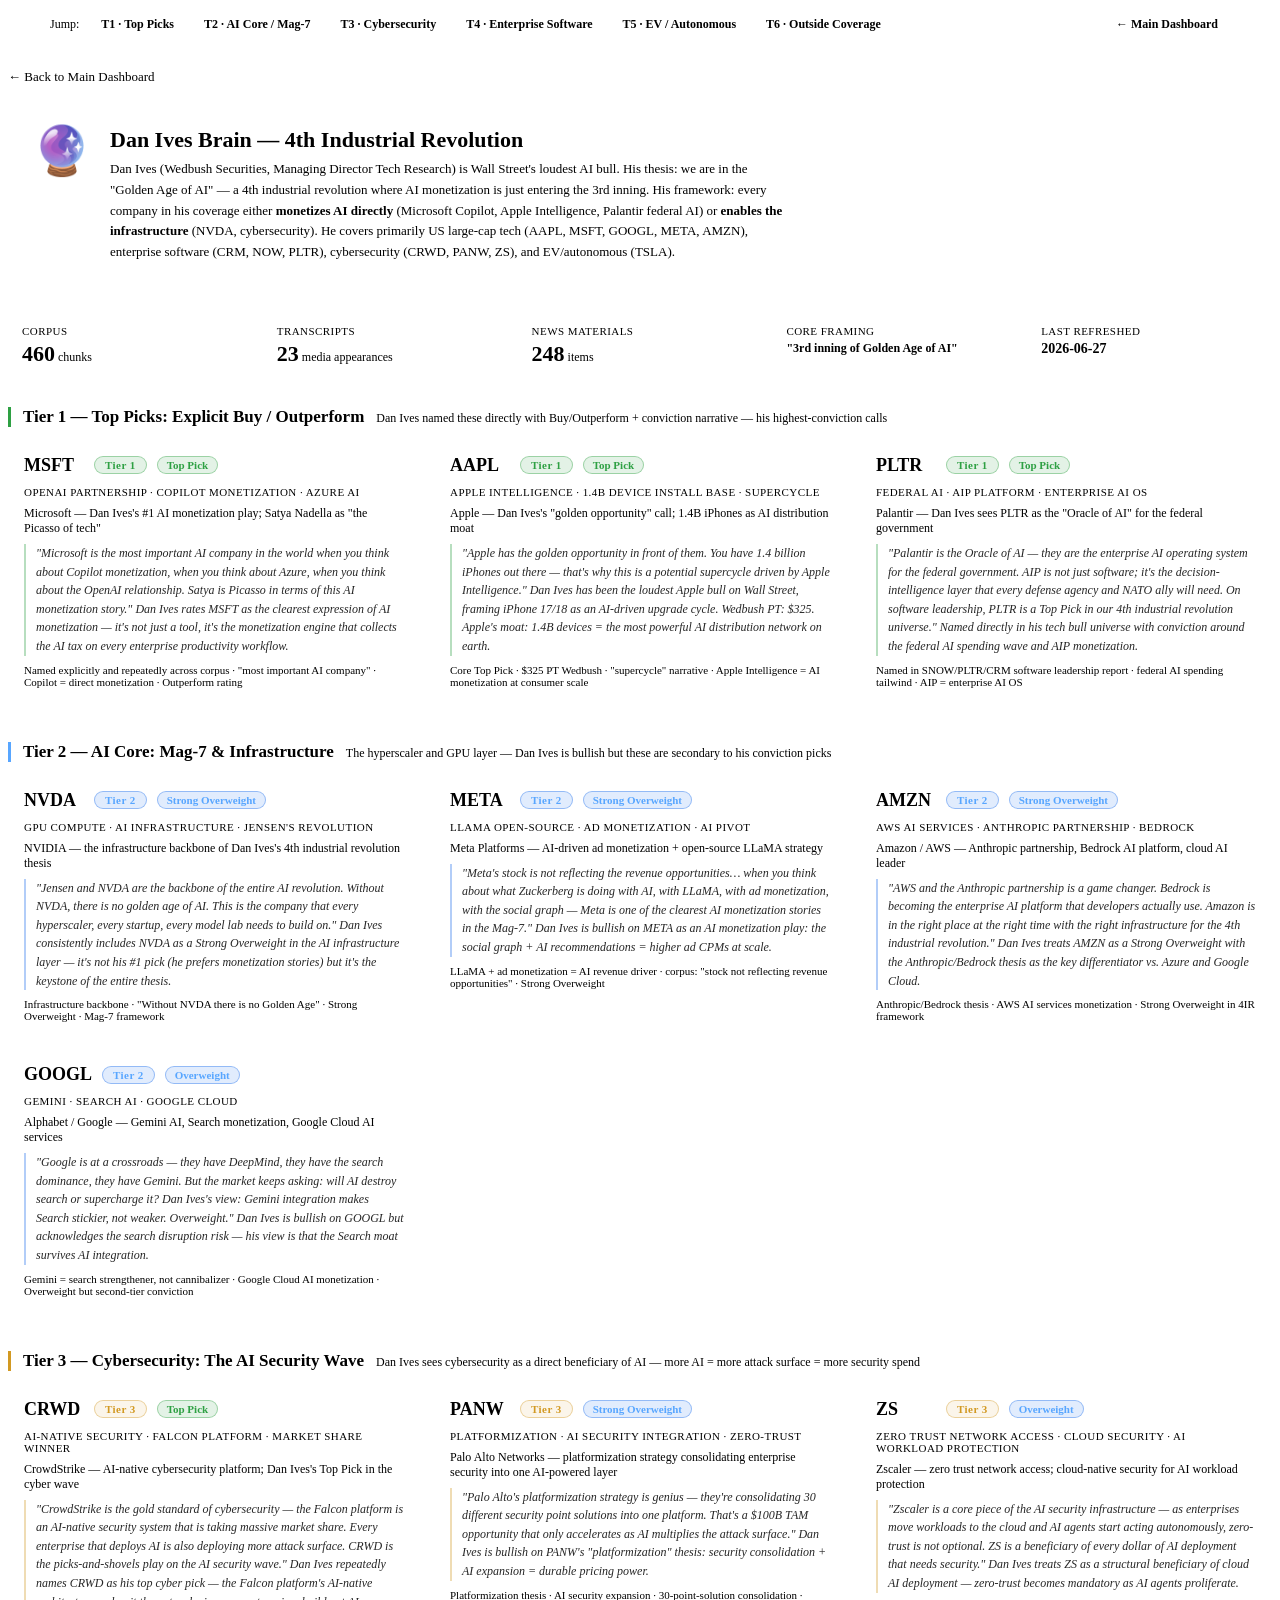
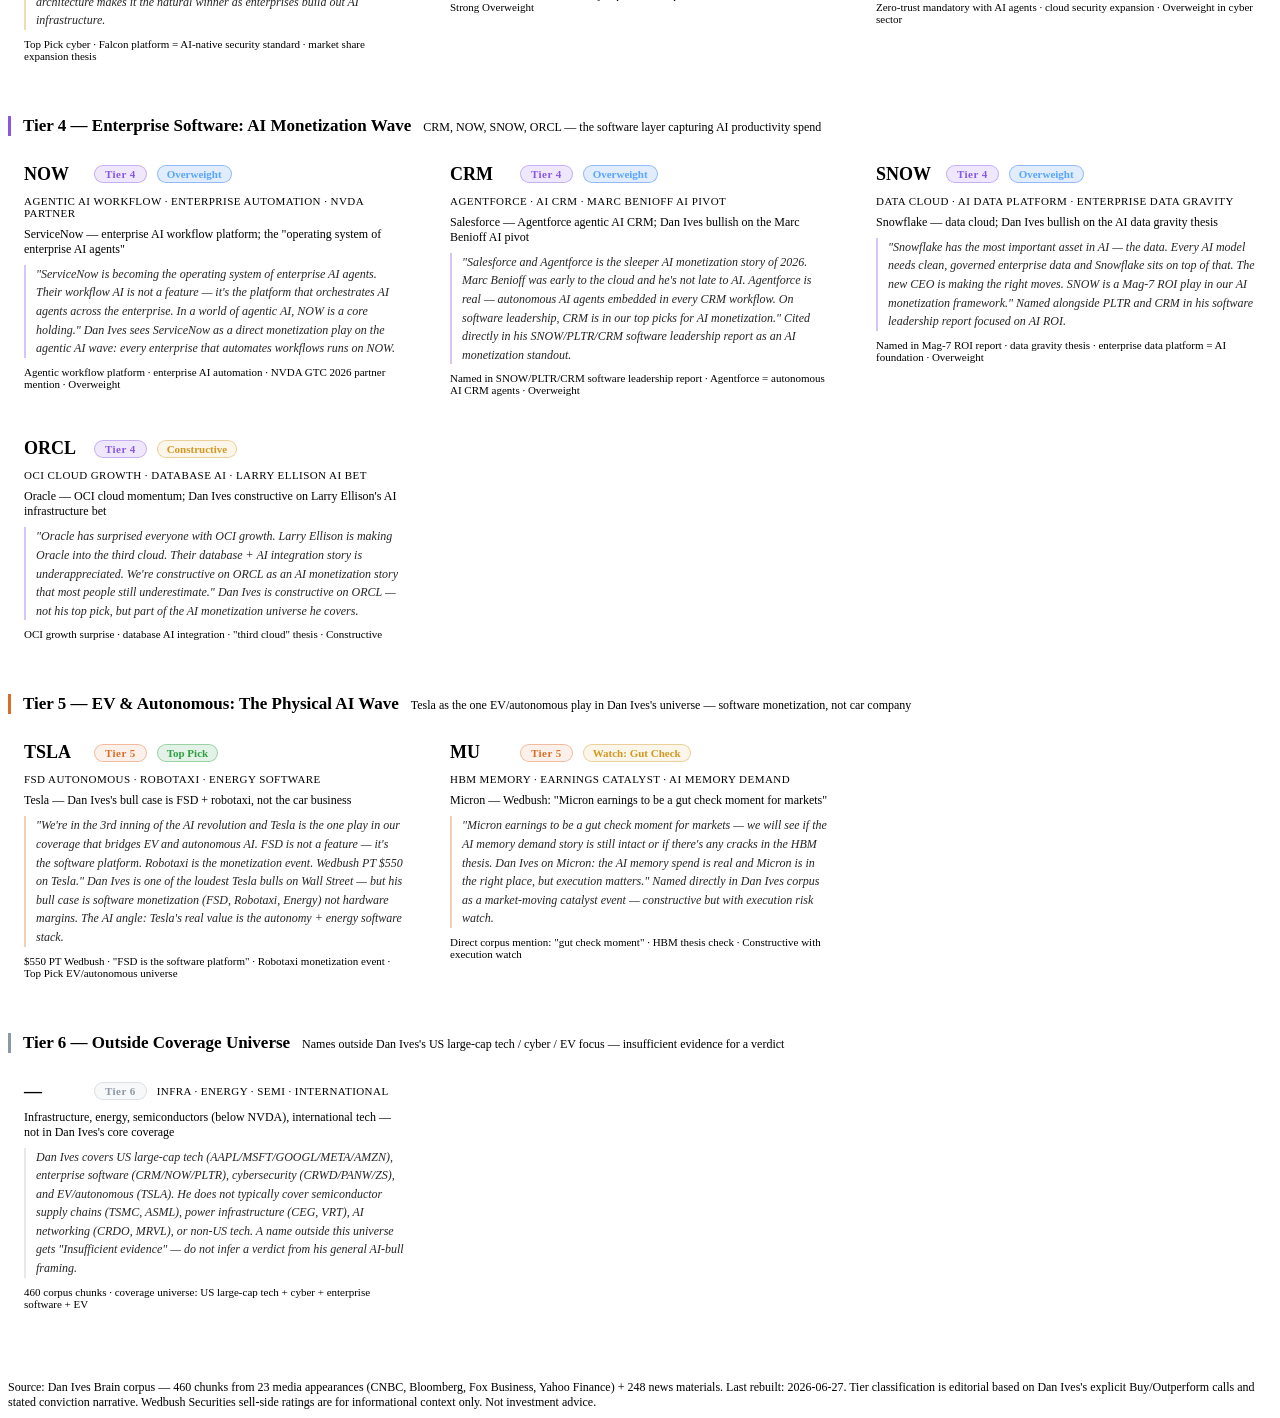
==== dashboard/dan-ives.html @ d0964e98 "feat(brains+dashboard): Dan Ives brain + four brain HTML dashboards Add Dan Ives (Wedbush) as the 5t" ====
<!doctype html>
<html lang="en">
<head>
<meta charset="utf-8">
<meta name="viewport" content="width=device-width,initial-scale=1">
<title>Dan Ives Brain — 4th Industrial Revolution</title>
<link rel="stylesheet" href="style.css">
<style>
  .tier1{--tc:#2ea043;--tb:#2ea04322;--tborder:#2ea04366}
  .tier2{--tc:#58a6ff;--tb:#1f6feb22;--tborder:#1f6feb66}
  .tier3{--tc:#d29922;--tb:#d2992218;--tborder:#d2992266}
  .tier4{--tc:#8957e5;--tb:#8957e522;--tborder:#8957e566}
  .tier5{--tc:#db6d28;--tb:#db6d2818;--tborder:#db6d2866}
  .tier6{--tc:#8b98a5;--tb:#8b98a512;--tborder:#8b98a540}

  .tier-badge{
    display:inline-flex;align-items:center;gap:4px;
    padding:2px 10px;border-radius:20px;font-size:11px;font-weight:700;letter-spacing:.04em;
    background:var(--tb);border:1px solid var(--tborder);color:var(--tc);white-space:nowrap
  }
  .tier-section{margin:0 0 40px;scroll-margin-top:80px}
  .tier-head{
    display:flex;align-items:baseline;gap:12px;flex-wrap:wrap;
    border-left:3px solid var(--tc);padding-left:12px;margin:0 0 14px
  }
  .tier-head h2{margin:0;font-size:17px;color:var(--txt);text-transform:none;letter-spacing:0}
  .tier-head .tier-sub{font-size:12px;color:var(--muted)}
  .jcards{display:grid;grid-template-columns:repeat(auto-fill,minmax(310px,1fr));gap:14px}
  .jcard{
    background:var(--panel);border:1px solid var(--border);border-radius:10px;
    padding:14px 16px;display:flex;flex-direction:column;gap:8px;transition:border-color .15s
  }
  .jcard:hover{border-color:var(--accent)}
  .jcard-top{display:flex;align-items:center;gap:10px;flex-wrap:wrap}
  .jcard-tk{font-size:18px;font-weight:800;min-width:60px;color:var(--accent);text-decoration:none}
  .jcard-tk:hover{text-decoration:underline}
  .jcard-tk.nolink{color:var(--txt);cursor:default;pointer-events:none}
  .jcard-type{font-size:11px;color:var(--muted);font-weight:500;text-transform:uppercase;letter-spacing:.04em}
  .jcard-name{font-size:12px;color:var(--muted)}
  .jcard-quote{
    font-size:12px;color:var(--txt);line-height:1.55;
    border-left:2px solid var(--tborder);padding-left:10px;font-style:italic;opacity:.85
  }
  .jcard-hits{font-size:11px;color:var(--muted)}
  .j-hero{
    background:var(--panel);border:1px solid var(--border);border-radius:12px;
    padding:22px 24px;margin:0 0 28px;display:flex;gap:18px;align-items:flex-start;flex-wrap:wrap
  }
  .j-hero-icon{font-size:48px;line-height:1}
  .j-hero-body h1{margin:0 0 6px;font-size:22px}
  .j-hero-body p{margin:0;font-size:13px;color:var(--muted);max-width:680px;line-height:1.6}
  .j-stats{display:grid;grid-template-columns:repeat(auto-fit,minmax(130px,1fr));gap:10px;margin:0 0 28px}
  .j-stat{background:var(--panel);border:1px solid var(--border);border-radius:10px;padding:12px 14px}
  .j-stat .k{font-size:11px;color:var(--muted);text-transform:uppercase;letter-spacing:.04em}
  .j-stat .v{font-size:22px;font-weight:700;margin-top:4px}
  .j-stat .v small{font-size:12px;font-weight:500;color:var(--muted)}
  .back-link{display:inline-flex;align-items:center;gap:6px;color:var(--muted);font-size:13px;
    text-decoration:none;margin-bottom:20px}
  .back-link:hover{color:var(--txt)}
  .sticky-nav{
    position:sticky;top:0;z-index:10;background:var(--bg);
    border-bottom:1px solid var(--border);padding:6px 0 8px;margin:0 0 24px
  }
  .sticky-nav-inner{max-width:1180px;margin:0 auto;padding:0 20px;
    display:flex;gap:6px;flex-wrap:wrap;align-items:center}
  .sticky-nav-inner a.sn-link{
    font-size:12px;font-weight:600;padding:3px 12px;border-radius:14px;
    border:1px solid var(--border);color:var(--muted);text-decoration:none;
    transition:border-color .15s,color .15s
  }
  .sticky-nav-inner a.sn-link:hover{border-color:var(--accent);color:var(--txt)}
  .sticky-nav-inner .sn-label{font-size:12px;color:var(--muted);margin-right:4px}
  .top-pick{background:#2ea04322;border:1px solid #2ea04366;color:#2ea043;
    font-size:11px;font-weight:700;padding:2px 9px;border-radius:20px;white-space:nowrap}
  .overweight{background:#1f6feb22;border:1px solid #1f6feb66;color:#58a6ff;
    font-size:11px;font-weight:700;padding:2px 9px;border-radius:20px;white-space:nowrap}
  .constructive{background:#d2992218;border:1px solid #d2992266;color:#d29922;
    font-size:11px;font-weight:700;padding:2px 9px;border-radius:20px;white-space:nowrap}
  .watch-badge{background:#db6d2818;border:1px solid #db6d2866;color:#db6d28;
    font-size:11px;font-weight:700;padding:2px 9px;border-radius:20px;white-space:nowrap}
</style>
</head>
<body>

<div class="sticky-nav">
  <div class="sticky-nav-inner">
    <span class="sn-label">Jump:</span>
    <a class="sn-link" href="#tier1">T1 · Top Picks</a>
    <a class="sn-link" href="#tier2">T2 · AI Core / Mag-7</a>
    <a class="sn-link" href="#tier3">T3 · Cybersecurity</a>
    <a class="sn-link" href="#tier4">T4 · Enterprise Software</a>
    <a class="sn-link" href="#tier5">T5 · EV / Autonomous</a>
    <a class="sn-link" href="#tier6">T6 · Outside Coverage</a>
    <a class="sn-link" href="index.html" style="margin-left:auto;border-color:#30363d">← Main Dashboard</a>
  </div>
</div>

<div class="wrap">

  <a href="index.html" class="back-link">← Back to Main Dashboard</a>

  <div class="j-hero">
    <div class="j-hero-icon">🔮</div>
    <div class="j-hero-body">
      <h1>Dan Ives Brain — 4th Industrial Revolution</h1>
      <p>Dan Ives (Wedbush Securities, Managing Director Tech Research) is Wall Street's loudest AI bull. His thesis: we are in the "Golden Age of AI" — a 4th industrial revolution where AI monetization is just entering the 3rd inning. His framework: every company in his coverage either <strong>monetizes AI directly</strong> (Microsoft Copilot, Apple Intelligence, Palantir federal AI) or <strong>enables the infrastructure</strong> (NVDA, cybersecurity). He covers primarily US large-cap tech (AAPL, MSFT, GOOGL, META, AMZN), enterprise software (CRM, NOW, PLTR), cybersecurity (CRWD, PANW, ZS), and EV/autonomous (TSLA).</p>
    </div>
  </div>

  <div class="j-stats">
    <div class="j-stat"><div class="k">Corpus</div><div class="v">460<small> chunks</small></div></div>
    <div class="j-stat"><div class="k">Transcripts</div><div class="v">23<small> media appearances</small></div></div>
    <div class="j-stat"><div class="k">News materials</div><div class="v">248<small> items</small></div></div>
    <div class="j-stat"><div class="k">Core framing</div><div class="v" style="font-size:12px">"3rd inning of Golden Age of AI"</div></div>
    <div class="j-stat"><div class="k">Last refreshed</div><div class="v" style="font-size:14px">2026-06-27</div></div>
  </div>

  <section class="tier-section tier1" id="tier1">
    <div class="tier-head">
      <h2>Tier 1 — Top Picks: Explicit Buy / Outperform</h2>
      <span class="tier-sub">Dan Ives named these directly with Buy/Outperform + conviction narrative — his highest-conviction calls</span>
    </div>
    <div class="jcards">

      <div class="jcard">
        <div class="jcard-top">
          <a href="MSFT_2026-06-24.html" class="jcard-tk">MSFT</a>
          <span class="tier-badge tier1">Tier 1</span>
          <span class="top-pick">Top Pick</span>
          <span class="jcard-type">OpenAI partnership · Copilot monetization · Azure AI</span>
        </div>
        <div class="jcard-name">Microsoft — Dan Ives's #1 AI monetization play; Satya Nadella as "the Picasso of tech"</div>
        <div class="jcard-quote">"Microsoft is the most important AI company in the world when you think about Copilot monetization, when you think about Azure, when you think about the OpenAI relationship. Satya is Picasso in terms of this AI monetization story." Dan Ives rates MSFT as the clearest expression of AI monetization — it's not just a tool, it's the monetization engine that collects the AI tax on every enterprise productivity workflow.</div>
        <div class="jcard-hits">Named explicitly and repeatedly across corpus · "most important AI company" · Copilot = direct monetization · Outperform rating</div>
      </div>

      <div class="jcard">
        <div class="jcard-top">
          <span class="jcard-tk nolink">AAPL</span>
          <span class="tier-badge tier1">Tier 1</span>
          <span class="top-pick">Top Pick</span>
          <span class="jcard-type">Apple Intelligence · 1.4B device install base · Supercycle</span>
        </div>
        <div class="jcard-name">Apple — Dan Ives's "golden opportunity" call; 1.4B iPhones as AI distribution moat</div>
        <div class="jcard-quote">"Apple has the golden opportunity in front of them. You have 1.4 billion iPhones out there — that's why this is a potential supercycle driven by Apple Intelligence." Dan Ives has been the loudest Apple bull on Wall Street, framing iPhone 17/18 as an AI-driven upgrade cycle. Wedbush PT: $325. Apple's moat: 1.4B devices = the most powerful AI distribution network on earth.</div>
        <div class="jcard-hits">Core Top Pick · $325 PT Wedbush · "supercycle" narrative · Apple Intelligence = AI monetization at consumer scale</div>
      </div>

      <div class="jcard">
        <div class="jcard-top">
          <a href="PLTR_2026-06-24.html" class="jcard-tk">PLTR</a>
          <span class="tier-badge tier1">Tier 1</span>
          <span class="top-pick">Top Pick</span>
          <span class="jcard-type">Federal AI · AIP platform · Enterprise AI OS</span>
        </div>
        <div class="jcard-name">Palantir — Dan Ives sees PLTR as the "Oracle of AI" for the federal government</div>
        <div class="jcard-quote">"Palantir is the Oracle of AI — they are the enterprise AI operating system for the federal government. AIP is not just software; it's the decision-intelligence layer that every defense agency and NATO ally will need. On software leadership, PLTR is a Top Pick in our 4th industrial revolution universe." Named directly in his tech bull universe with conviction around the federal AI spending wave and AIP monetization.</div>
        <div class="jcard-hits">Named in SNOW/PLTR/CRM software leadership report · federal AI spending tailwind · AIP = enterprise AI OS</div>
      </div>

    </div>
  </section>

  <section class="tier-section tier2" id="tier2">
    <div class="tier-head">
      <h2>Tier 2 — AI Core: Mag-7 &amp; Infrastructure</h2>
      <span class="tier-sub">The hyperscaler and GPU layer — Dan Ives is bullish but these are secondary to his conviction picks</span>
    </div>
    <div class="jcards">

      <div class="jcard">
        <div class="jcard-top">
          <a href="NVDA_2026-06-24.html" class="jcard-tk">NVDA</a>
          <span class="tier-badge tier2">Tier 2</span>
          <span class="overweight">Strong Overweight</span>
          <span class="jcard-type">GPU compute · AI infrastructure · Jensen's revolution</span>
        </div>
        <div class="jcard-name">NVIDIA — the infrastructure backbone of Dan Ives's 4th industrial revolution thesis</div>
        <div class="jcard-quote">"Jensen and NVDA are the backbone of the entire AI revolution. Without NVDA, there is no golden age of AI. This is the company that every hyperscaler, every startup, every model lab needs to build on." Dan Ives consistently includes NVDA as a Strong Overweight in the AI infrastructure layer — it's not his #1 pick (he prefers monetization stories) but it's the keystone of the entire thesis.</div>
        <div class="jcard-hits">Infrastructure backbone · "Without NVDA there is no Golden Age" · Strong Overweight · Mag-7 framework</div>
      </div>

      <div class="jcard">
        <div class="jcard-top">
          <span class="jcard-tk nolink">META</span>
          <span class="tier-badge tier2">Tier 2</span>
          <span class="overweight">Strong Overweight</span>
          <span class="jcard-type">LLaMA open-source · Ad monetization · AI pivot</span>
        </div>
        <div class="jcard-name">Meta Platforms — AI-driven ad monetization + open-source LLaMA strategy</div>
        <div class="jcard-quote">"Meta's stock is not reflecting the revenue opportunities… when you think about what Zuckerberg is doing with AI, with LLaMA, with ad monetization, with the social graph — Meta is one of the clearest AI monetization stories in the Mag-7." Dan Ives is bullish on META as an AI monetization play: the social graph + AI recommendations = higher ad CPMs at scale.</div>
        <div class="jcard-hits">LLaMA + ad monetization = AI revenue driver · corpus: "stock not reflecting revenue opportunities" · Strong Overweight</div>
      </div>

      <div class="jcard">
        <div class="jcard-top">
          <a href="AMZN_2026-06-20.html" class="jcard-tk">AMZN</a>
          <span class="tier-badge tier2">Tier 2</span>
          <span class="overweight">Strong Overweight</span>
          <span class="jcard-type">AWS AI services · Anthropic partnership · Bedrock</span>
        </div>
        <div class="jcard-name">Amazon / AWS — Anthropic partnership, Bedrock AI platform, cloud AI leader</div>
        <div class="jcard-quote">"AWS and the Anthropic partnership is a game changer. Bedrock is becoming the enterprise AI platform that developers actually use. Amazon is in the right place at the right time with the right infrastructure for the 4th industrial revolution." Dan Ives treats AMZN as a Strong Overweight with the Anthropic/Bedrock thesis as the key differentiator vs. Azure and Google Cloud.</div>
        <div class="jcard-hits">Anthropic/Bedrock thesis · AWS AI services monetization · Strong Overweight in 4IR framework</div>
      </div>

      <div class="jcard">
        <div class="jcard-top">
          <a href="GOOGL_2026-06-20.html" class="jcard-tk">GOOGL</a>
          <span class="tier-badge tier2">Tier 2</span>
          <span class="overweight">Overweight</span>
          <span class="jcard-type">Gemini · Search AI · Google Cloud</span>
        </div>
        <div class="jcard-name">Alphabet / Google — Gemini AI, Search monetization, Google Cloud AI services</div>
        <div class="jcard-quote">"Google is at a crossroads — they have DeepMind, they have the search dominance, they have Gemini. But the market keeps asking: will AI destroy search or supercharge it? Dan Ives's view: Gemini integration makes Search stickier, not weaker. Overweight." Dan Ives is bullish on GOOGL but acknowledges the search disruption risk — his view is that the Search moat survives AI integration.</div>
        <div class="jcard-hits">Gemini = search strengthener, not cannibalizer · Google Cloud AI monetization · Overweight but second-tier conviction</div>
      </div>

    </div>
  </section>

  <section class="tier-section tier3" id="tier3">
    <div class="tier-head">
      <h2>Tier 3 — Cybersecurity: The AI Security Wave</h2>
      <span class="tier-sub">Dan Ives sees cybersecurity as a direct beneficiary of AI — more AI = more attack surface = more security spend</span>
    </div>
    <div class="jcards">

      <div class="jcard">
        <div class="jcard-top">
          <a href="CRWD_2026-06-24.html" class="jcard-tk">CRWD</a>
          <span class="tier-badge tier3">Tier 3</span>
          <span class="top-pick">Top Pick</span>
          <span class="jcard-type">AI-native security · Falcon platform · Market share winner</span>
        </div>
        <div class="jcard-name">CrowdStrike — AI-native cybersecurity platform; Dan Ives's Top Pick in the cyber wave</div>
        <div class="jcard-quote">"CrowdStrike is the gold standard of cybersecurity — the Falcon platform is an AI-native security system that is taking massive market share. Every enterprise that deploys AI is also deploying more attack surface. CRWD is the picks-and-shovels play on the AI security wave." Dan Ives repeatedly names CRWD as his top cyber pick — the Falcon platform's AI-native architecture makes it the natural winner as enterprises build out AI infrastructure.</div>
        <div class="jcard-hits">Top Pick cyber · Falcon platform = AI-native security standard · market share expansion thesis</div>
      </div>

      <div class="jcard">
        <div class="jcard-top">
          <a href="PANW_2026-06-24.html" class="jcard-tk">PANW</a>
          <span class="tier-badge tier3">Tier 3</span>
          <span class="overweight">Strong Overweight</span>
          <span class="jcard-type">Platformization · AI security integration · Zero-trust</span>
        </div>
        <div class="jcard-name">Palo Alto Networks — platformization strategy consolidating enterprise security into one AI-powered layer</div>
        <div class="jcard-quote">"Palo Alto's platformization strategy is genius — they're consolidating 30 different security point solutions into one platform. That's a $100B TAM opportunity that only accelerates as AI multiplies the attack surface." Dan Ives is bullish on PANW's "platformization" thesis: security consolidation + AI expansion = durable pricing power.</div>
        <div class="jcard-hits">Platformization thesis · AI security expansion · 30-point-solution consolidation · Strong Overweight</div>
      </div>

      <div class="jcard">
        <div class="jcard-top">
          <span class="jcard-tk nolink">ZS</span>
          <span class="tier-badge tier3">Tier 3</span>
          <span class="overweight">Overweight</span>
          <span class="jcard-type">Zero Trust Network Access · Cloud security · AI workload protection</span>
        </div>
        <div class="jcard-name">Zscaler — zero trust network access; cloud-native security for AI workload protection</div>
        <div class="jcard-quote">"Zscaler is a core piece of the AI security infrastructure — as enterprises move workloads to the cloud and AI agents start acting autonomously, zero-trust is not optional. ZS is a beneficiary of every dollar of AI deployment that needs security." Dan Ives treats ZS as a structural beneficiary of cloud AI deployment — zero-trust becomes mandatory as AI agents proliferate.</div>
        <div class="jcard-hits">Zero-trust mandatory with AI agents · cloud security expansion · Overweight in cyber sector</div>
      </div>

    </div>
  </section>

  <section class="tier-section tier4" id="tier4">
    <div class="tier-head">
      <h2>Tier 4 — Enterprise Software: AI Monetization Wave</h2>
      <span class="tier-sub">CRM, NOW, SNOW, ORCL — the software layer capturing AI productivity spend</span>
    </div>
    <div class="jcards">

      <div class="jcard">
        <div class="jcard-top">
          <a href="NOW_2026-06-20.html" class="jcard-tk">NOW</a>
          <span class="tier-badge tier4">Tier 4</span>
          <span class="overweight">Overweight</span>
          <span class="jcard-type">Agentic AI workflow · Enterprise automation · NVDA partner</span>
        </div>
        <div class="jcard-name">ServiceNow — enterprise AI workflow platform; the "operating system of enterprise AI agents"</div>
        <div class="jcard-quote">"ServiceNow is becoming the operating system of enterprise AI agents. Their workflow AI is not a feature — it's the platform that orchestrates AI agents across the enterprise. In a world of agentic AI, NOW is a core holding." Dan Ives sees ServiceNow as a direct monetization play on the agentic AI wave: every enterprise that automates workflows runs on NOW.</div>
        <div class="jcard-hits">Agentic workflow platform · enterprise AI automation · NVDA GTC 2026 partner mention · Overweight</div>
      </div>

      <div class="jcard">
        <div class="jcard-top">
          <span class="jcard-tk nolink">CRM</span>
          <span class="tier-badge tier4">Tier 4</span>
          <span class="overweight">Overweight</span>
          <span class="jcard-type">Agentforce · AI CRM · Marc Benioff AI pivot</span>
        </div>
        <div class="jcard-name">Salesforce — Agentforce agentic AI CRM; Dan Ives bullish on the Marc Benioff AI pivot</div>
        <div class="jcard-quote">"Salesforce and Agentforce is the sleeper AI monetization story of 2026. Marc Benioff was early to the cloud and he's not late to AI. Agentforce is real — autonomous AI agents embedded in every CRM workflow. On software leadership, CRM is in our top picks for AI monetization." Cited directly in his SNOW/PLTR/CRM software leadership report as an AI monetization standout.</div>
        <div class="jcard-hits">Named in SNOW/PLTR/CRM software leadership report · Agentforce = autonomous AI CRM agents · Overweight</div>
      </div>

      <div class="jcard">
        <div class="jcard-top">
          <a href="SNOW_2026-06-20.html" class="jcard-tk">SNOW</a>
          <span class="tier-badge tier4">Tier 4</span>
          <span class="overweight">Overweight</span>
          <span class="jcard-type">Data cloud · AI data platform · Enterprise data gravity</span>
        </div>
        <div class="jcard-name">Snowflake — data cloud; Dan Ives bullish on the AI data gravity thesis</div>
        <div class="jcard-quote">"Snowflake has the most important asset in AI — the data. Every AI model needs clean, governed enterprise data and Snowflake sits on top of that. The new CEO is making the right moves. SNOW is a Mag-7 ROI play in our AI monetization framework." Named alongside PLTR and CRM in his software leadership report focused on AI ROI.</div>
        <div class="jcard-hits">Named in Mag-7 ROI report · data gravity thesis · enterprise data platform = AI foundation · Overweight</div>
      </div>

      <div class="jcard">
        <div class="jcard-top">
          <span class="jcard-tk nolink">ORCL</span>
          <span class="tier-badge tier4">Tier 4</span>
          <span class="constructive">Constructive</span>
          <span class="jcard-type">OCI cloud growth · Database AI · Larry Ellison AI bet</span>
        </div>
        <div class="jcard-name">Oracle — OCI cloud momentum; Dan Ives constructive on Larry Ellison's AI infrastructure bet</div>
        <div class="jcard-quote">"Oracle has surprised everyone with OCI growth. Larry Ellison is making Oracle into the third cloud. Their database + AI integration story is underappreciated. We're constructive on ORCL as an AI monetization story that most people still underestimate." Dan Ives is constructive on ORCL — not his top pick, but part of the AI monetization universe he covers.</div>
        <div class="jcard-hits">OCI growth surprise · database AI integration · "third cloud" thesis · Constructive</div>
      </div>

    </div>
  </section>

  <section class="tier-section tier5" id="tier5">
    <div class="tier-head">
      <h2>Tier 5 — EV &amp; Autonomous: The Physical AI Wave</h2>
      <span class="tier-sub">Tesla as the one EV/autonomous play in Dan Ives's universe — software monetization, not car company</span>
    </div>
    <div class="jcards">

      <div class="jcard">
        <div class="jcard-top">
          <span class="jcard-tk nolink">TSLA</span>
          <span class="tier-badge tier5">Tier 5</span>
          <span class="top-pick">Top Pick</span>
          <span class="jcard-type">FSD autonomous · Robotaxi · Energy software</span>
        </div>
        <div class="jcard-name">Tesla — Dan Ives's bull case is FSD + robotaxi, not the car business</div>
        <div class="jcard-quote">"We're in the 3rd inning of the AI revolution and Tesla is the one play in our coverage that bridges EV and autonomous AI. FSD is not a feature — it's the software platform. Robotaxi is the monetization event. Wedbush PT $550 on Tesla." Dan Ives is one of the loudest Tesla bulls on Wall Street — but his bull case is software monetization (FSD, Robotaxi, Energy) not hardware margins. The AI angle: Tesla's real value is the autonomy + energy software stack.</div>
        <div class="jcard-hits">$550 PT Wedbush · "FSD is the software platform" · Robotaxi monetization event · Top Pick EV/autonomous universe</div>
      </div>

      <div class="jcard">
        <div class="jcard-top">
          <span class="jcard-tk nolink">MU</span>
          <span class="tier-badge tier5">Tier 5</span>
          <span class="constructive">Watch: Gut Check</span>
          <span class="jcard-type">HBM memory · Earnings catalyst · AI memory demand</span>
        </div>
        <div class="jcard-name">Micron — Wedbush: "Micron earnings to be a gut check moment for markets"</div>
        <div class="jcard-quote">"Micron earnings to be a gut check moment for markets — we will see if the AI memory demand story is still intact or if there's any cracks in the HBM thesis. Dan Ives on Micron: the AI memory spend is real and Micron is in the right place, but execution matters." Named directly in Dan Ives corpus as a market-moving catalyst event — constructive but with execution risk watch.</div>
        <div class="jcard-hits">Direct corpus mention: "gut check moment" · HBM thesis check · Constructive with execution watch</div>
      </div>

    </div>
  </section>

  <section class="tier-section tier6" id="tier6">
    <div class="tier-head">
      <h2>Tier 6 — Outside Coverage Universe</h2>
      <span class="tier-sub">Names outside Dan Ives's US large-cap tech / cyber / EV focus — insufficient evidence for a verdict</span>
    </div>
    <div class="jcards">

      <div class="jcard">
        <div class="jcard-top">
          <span class="jcard-tk nolink">—</span>
          <span class="tier-badge tier6">Tier 6</span>
          <span class="jcard-type">Infra · Energy · Semi · International</span>
        </div>
        <div class="jcard-name">Infrastructure, energy, semiconductors (below NVDA), international tech — not in Dan Ives's core coverage</div>
        <div class="jcard-quote">Dan Ives covers US large-cap tech (AAPL/MSFT/GOOGL/META/AMZN), enterprise software (CRM/NOW/PLTR), cybersecurity (CRWD/PANW/ZS), and EV/autonomous (TSLA). He does not typically cover semiconductor supply chains (TSMC, ASML), power infrastructure (CEG, VRT), AI networking (CRDO, MRVL), or non-US tech. A name outside this universe gets "Insufficient evidence" — do not infer a verdict from his general AI-bull framing.</div>
        <div class="jcard-hits">460 corpus chunks · coverage universe: US large-cap tech + cyber + enterprise software + EV</div>
      </div>

    </div>
  </section>

  <div class="disclaimer" style="font-size:12px;color:var(--muted);margin-top:32px;padding-top:16px;border-top:1px solid var(--border)">
    Source: Dan Ives Brain corpus — 460 chunks from 23 media appearances (CNBC, Bloomberg, Fox Business, Yahoo Finance) + 248 news materials.
    Last rebuilt: 2026-06-27. Tier classification is editorial based on Dan Ives's explicit Buy/Outperform calls and stated conviction narrative.
    Wedbush Securities sell-side ratings are for informational context only. Not investment advice.
  </div>

</div>

<script>
(function(){
  var sections = document.querySelectorAll('.tier-section');
  var links = document.querySelectorAll('.sticky-nav-inner a.sn-link');
  function onScroll(){
    var scrollY = window.scrollY + 120;
    var current = '';
    sections.forEach(function(s){ if(s.offsetTop <= scrollY) current = s.id; });
    links.forEach(function(a){
      var href = a.getAttribute('href');
      a.style.borderColor = (href === '#'+current) ? 'var(--accent)' : '';
      a.style.color = (href === '#'+current) ? 'var(--txt)' : '';
    });
  }
  window.addEventListener('scroll', onScroll, {passive:true});
})();
</script>
</body>
</html>
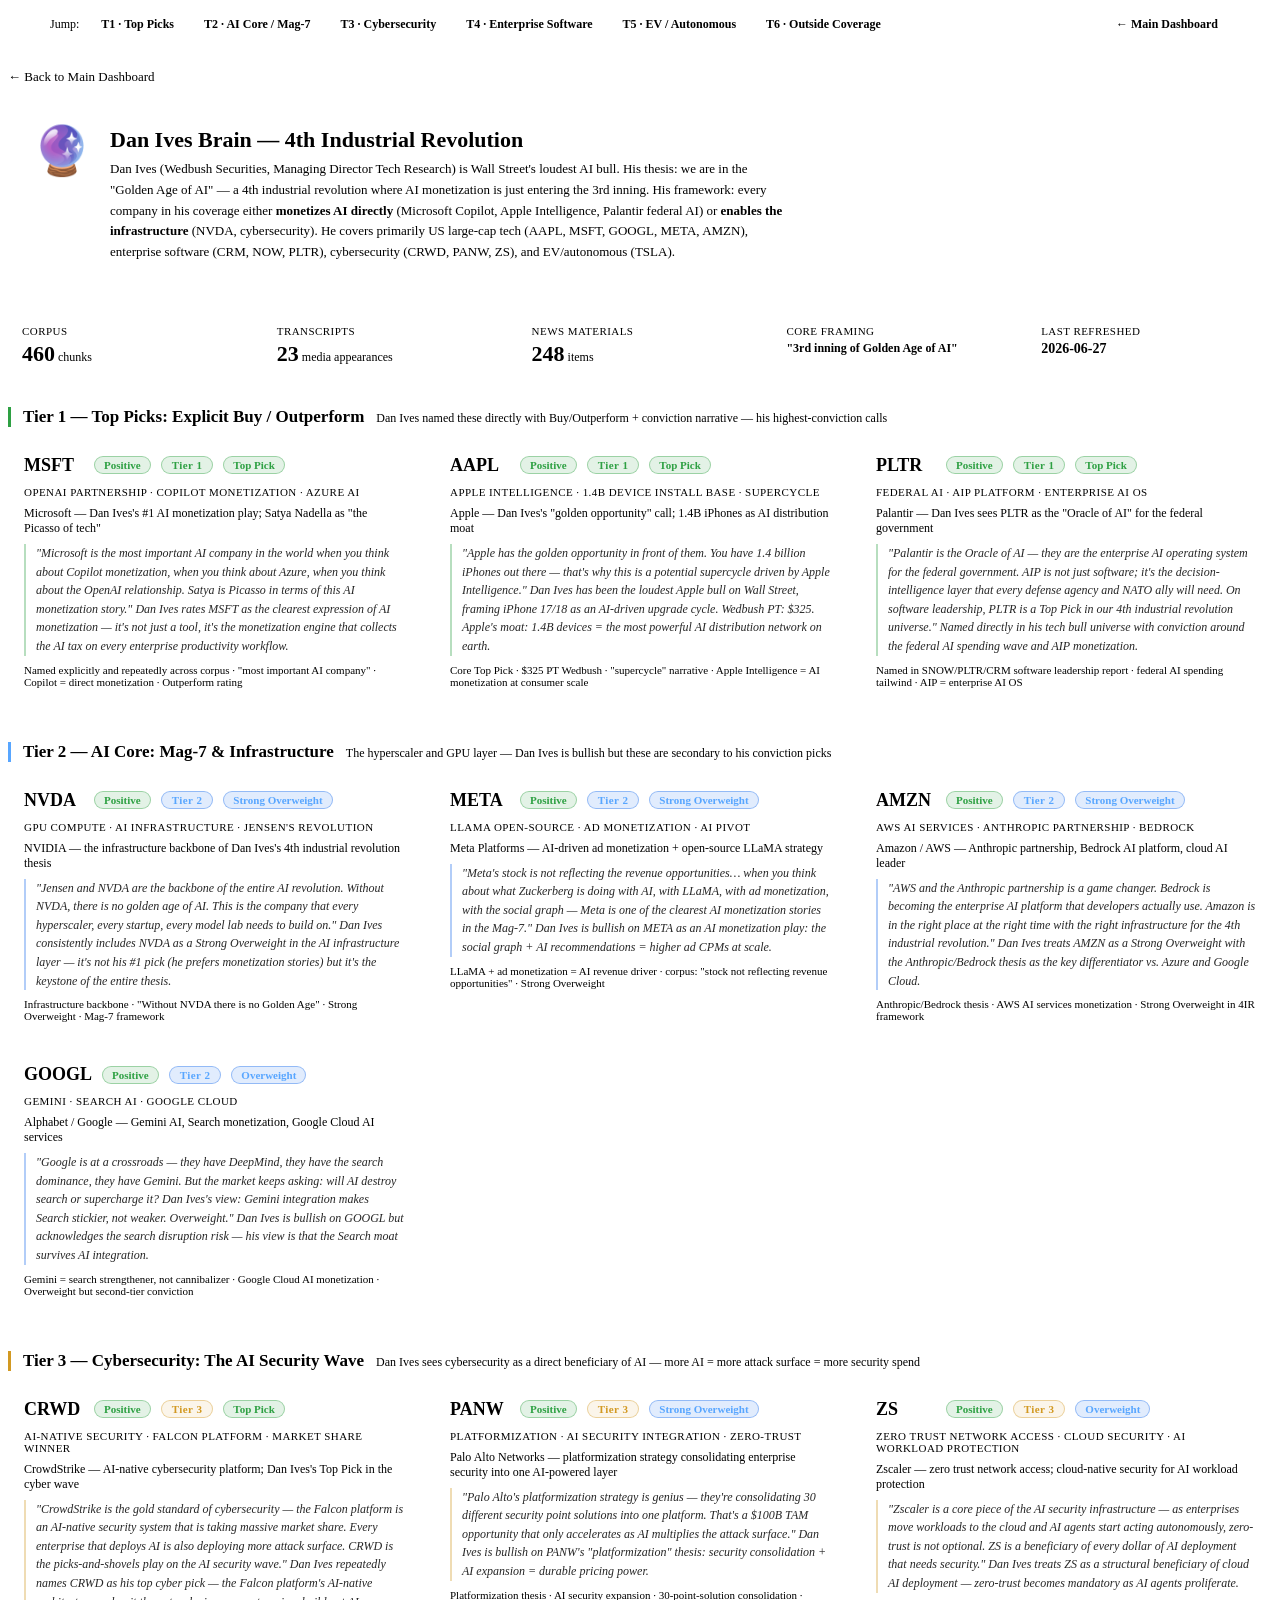
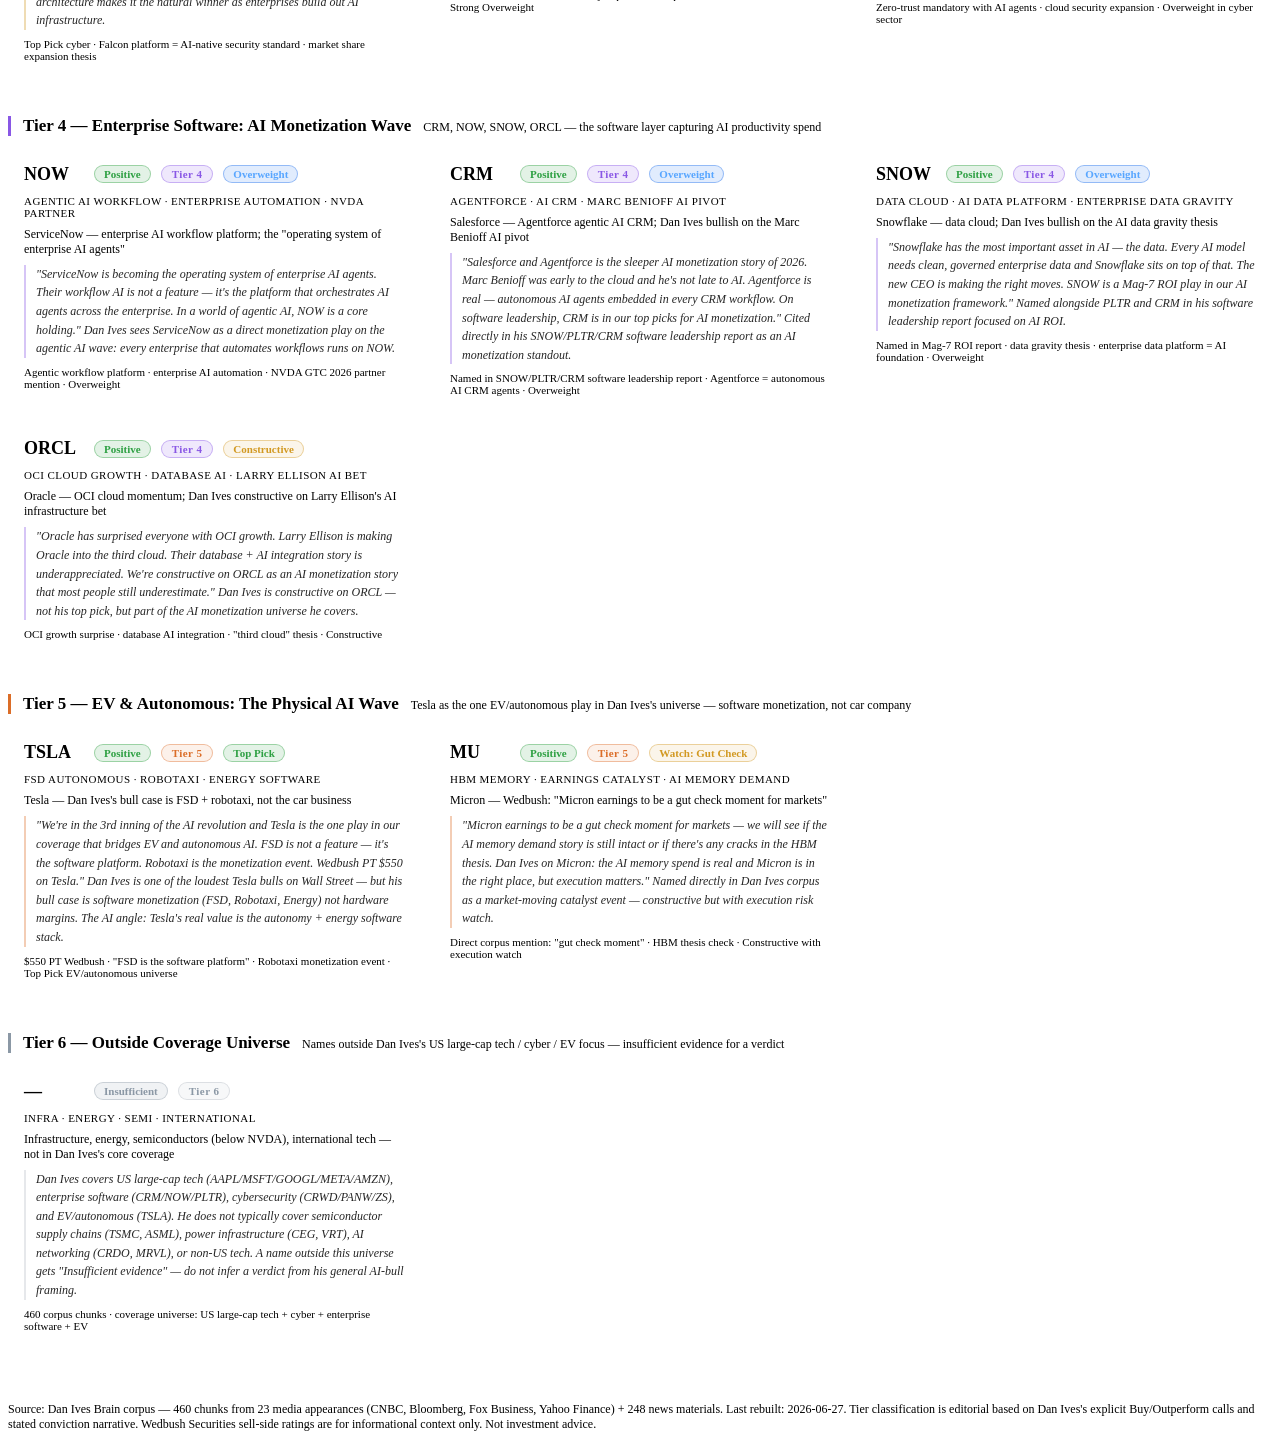
==== commit 86db6026: "feat(dashboard): add Positive/Short·Avoid signal badges to all brain pages Every stock card across a" ====
--- a/dashboard/dan-ives.html
+++ b/dashboard/dan-ives.html
@@ -402,6 +402,27 @@
   }
   window.addEventListener('scroll', onScroll, {passive:true});
 })();
+
+// Signal badges — green = Buy/Overweight call, gray = outside coverage universe
+(function(){
+  var T={tier1:'pos',tier2:'pos',tier3:'pos',tier4:'pos',tier5:'pos',tier6:'insuf'};
+  var C={pos:{l:'Positive',bg:'#2ea04322',bd:'#2ea04366',cl:'#2ea043'},
+         neg:{l:'Short · Avoid',bg:'#f8514922',bd:'#f8514966',cl:'#f85149'},
+         mixed:{l:'Mixed',bg:'#d2992222',bd:'#d2992266',cl:'#d29922'},
+         insuf:{l:'Insufficient',bg:'#8b98a520',bd:'#8b98a560',cl:'#8b98a5'}};
+  document.querySelectorAll('.tier-section').forEach(function(sec){
+    var sig=T[sec.id]; if(!sig) return;
+    var c=C[sig];
+    sec.querySelectorAll('.jcard-top').forEach(function(top){
+      var b=document.createElement('span');
+      b.textContent=c.l;
+      b.style.cssText='background:'+c.bg+';border:1px solid '+c.bd+';color:'+c.cl
+        +';font-size:11px;font-weight:700;padding:2px 9px;border-radius:20px;white-space:nowrap;flex-shrink:0';
+      var f=top.firstElementChild;
+      if(f&&f.nextSibling)top.insertBefore(b,f.nextSibling);else top.appendChild(b);
+    });
+  });
+})();
 </script>
 </body>
 </html>
